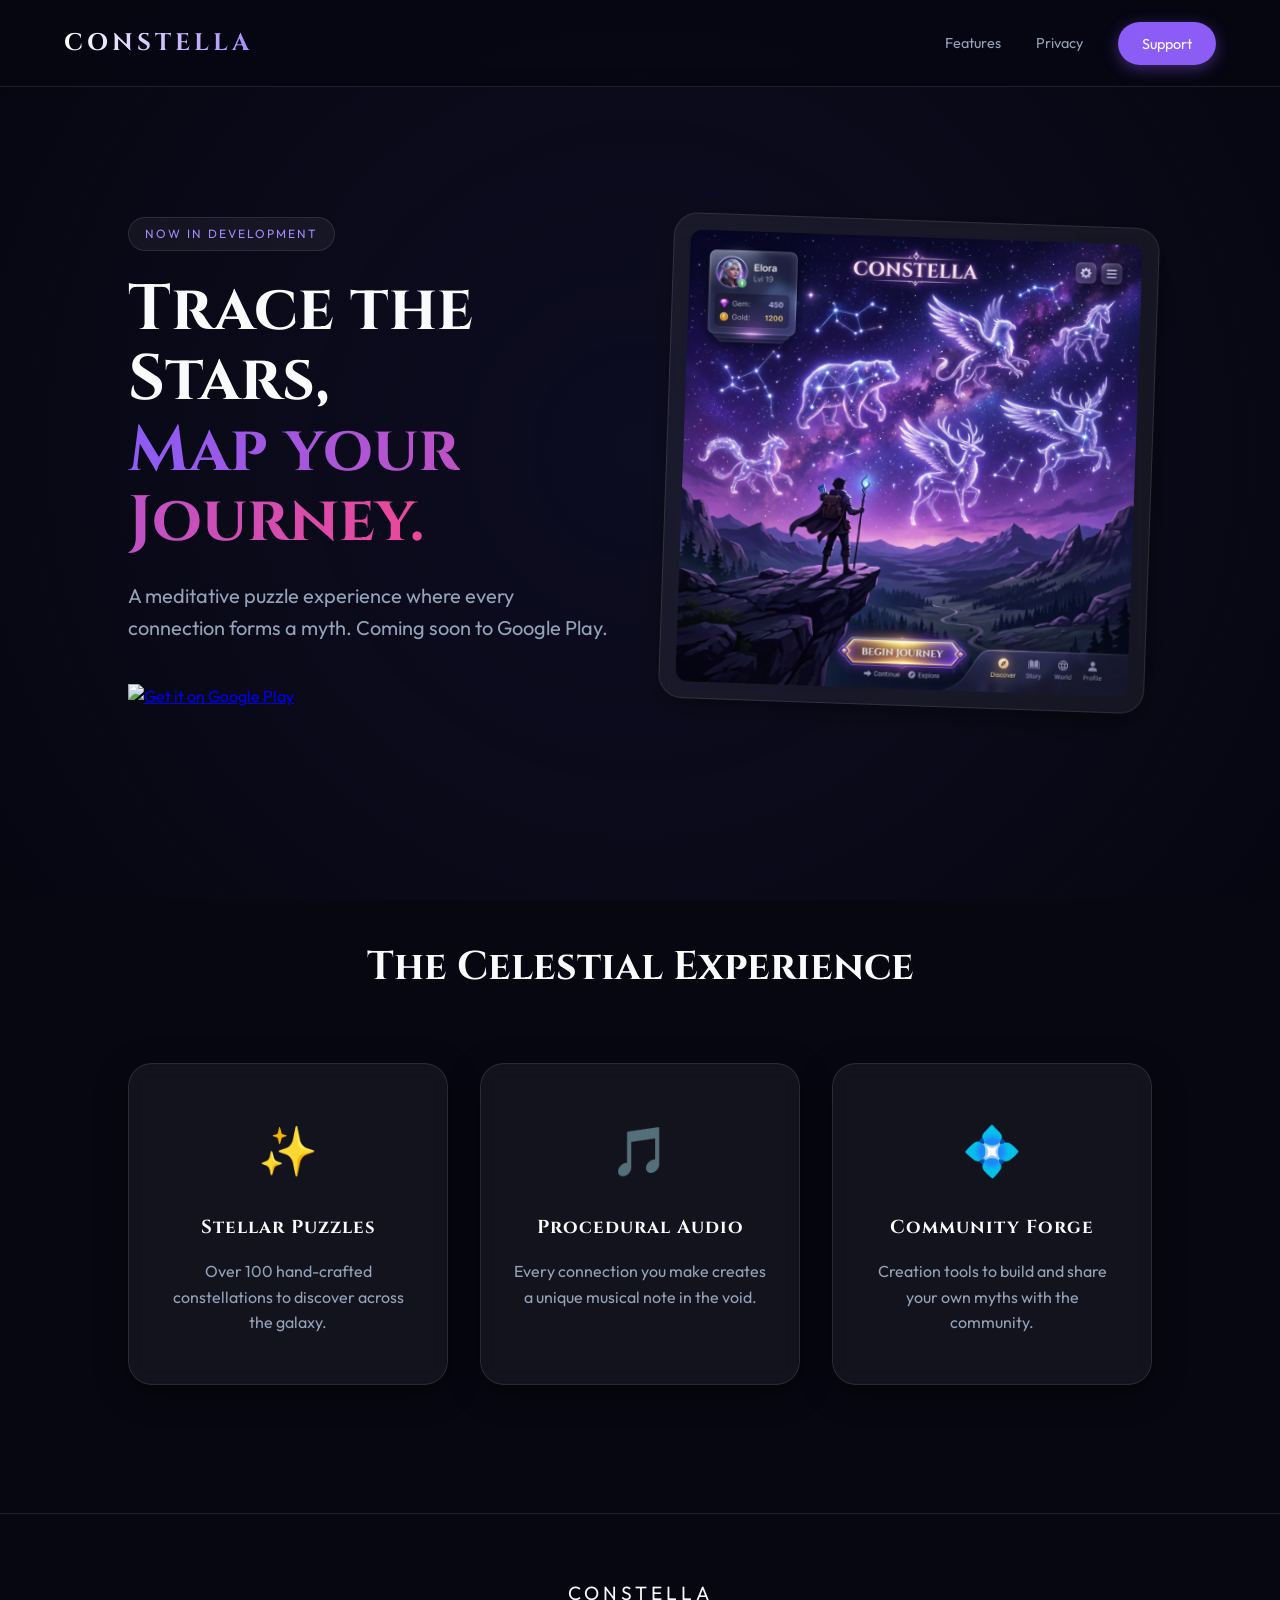
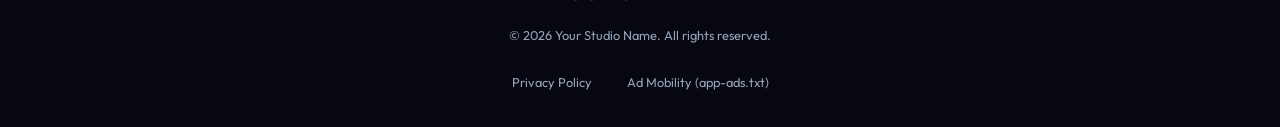
==== index.html @ dbfd56de "Initial website launch" ====
<!DOCTYPE html>
<html lang="en">
<head>
    <meta charset="UTF-8">
    <meta name="viewport" content="width=device-width, initial-scale=1.0">
    <title>Constella — Trace the Stars</title>
    <link rel="stylesheet" href="styles.css">
    <link rel="preconnect" href="https://fonts.googleapis.com">
    <link rel="preconnect" href="https://fonts.gstatic.com" crossorigin>
    <link href="https://fonts.googleapis.com/css2?family=Cinzel:wght@400;700&family=Outfit:wght@300;400;600&display=swap" rel="stylesheet">
</head>
<body>
    <div class="stars-bg"></div>
    <div class="noise-overlay"></div>

    <nav class="glass-nav">
        <div class="logo">CONSTELLA</div>
        <div class="nav-links">
            <a href="#features">Features</a>
            <a href="privacy.html">Privacy</a>
            <a href="mailto:support@yourdomain.com" class="btn-contact">Support</a>
        </div>
    </nav>

    <header class="hero">
        <div class="hero-content">
            <div class="badge">NOW IN DEVELOPMENT</div>
            <h1>Trace the Stars,<br><span class="highlight">Map your Journey.</span></h1>
            <p>A meditative puzzle experience where every connection forms a myth. Coming soon to Google Play.</p>
            <div class="hero-actions">
                <a href="#" class="play-store-btn">
                    <img src="https://upload.wikimedia.org/wikipedia/commons/7/78/Google_Play_Store_badge_EN.svg" alt="Get it on Google Play">
                </a>
            </div>
        </div>
        <div class="hero-image-wrap">
            <div class="glass-card hero-image">
                <img src="assets/hero.png" alt="Constella Game Scene">
            </div>
        </div>
    </header>

    <section id="features" class="features">
        <div class="section-header">
            <h2>The Celestial Experience</h2>
        </div>
        <div class="features-grid">
            <div class="glass-card feature">
                <div class="icon">✨</div>
                <h3>Stellar Puzzles</h3>
                <p>Over 100 hand-crafted constellations to discover across the galaxy.</p>
            </div>
            <div class="glass-card feature">
                <div class="icon">🎵</div>
                <h3>Procedural Audio</h3>
                <p>Every connection you make creates a unique musical note in the void.</p>
            </div>
            <div class="glass-card feature">
                <div class="icon">💠</div>
                <h3>Community Forge</h3>
                <p>Creation tools to build and share your own myths with the community.</p>
            </div>
        </div>
    </section>

    <footer>
        <div class="footer-content">
            <div class="footer-logo">CONSTELLA</div>
            <p>&copy; 2026 Your Studio Name. All rights reserved.</p>
            <div class="footer-links">
                <a href="privacy.html">Privacy Policy</a>
                <a href="app-ads.txt">Ad Mobility (app-ads.txt)</a>
            </div>
        </div>
    </footer>
</body>
</html>
---- styles.css ----
:root {
    --bg-dark: #070712;
    --accent: #8b5cf6;
    --accent-glow: rgba(139, 92, 246, 0.4);
    --glass: rgba(255, 255, 255, 0.05);
    --glass-border: rgba(255, 255, 255, 0.1);
    --text-main: #f8fafc;
    --text-muted: #94a3b8;
}

* {
    margin: 0;
    padding: 0;
    box-sizing: border-box;
}

body {
    background-color: var(--bg-dark);
    color: var(--text-main);
    font-family: 'Outfit', sans-serif;
    overflow-x: hidden;
    line-height: 1.6;
}

h1, h2, h3, .logo {
    font-family: 'Cinzel', serif;
}

/* Background Effects */
.stars-bg {
    position: fixed;
    top: 0; left: 0; width: 100%; height: 100%;
    background-image: 
        radial-gradient(circle at 50% 50%, rgba(20, 20, 50, 1), transparent),
        url("https://www.transparenttextures.com/patterns/stardust.png");
    z-index: -2;
    opacity: 0.5;
}

.noise-overlay {
    position: fixed;
    top: 0; left: 0; width: 100%; height: 100%;
    background: url('https://grainy-gradients.vercel.app/noise.svg');
    opacity: 0.05;
    pointer-events: none;
    z-index: -1;
}

/* Navigation */
.glass-nav {
    display: flex;
    justify-content: space-between;
    align-items: center;
    padding: 1.5rem 5%;
    position: sticky;
    top: 0;
    background: rgba(7, 7, 18, 0.8);
    backdrop-filter: blur(12px);
    z-index: 100;
    border-bottom: 1px solid var(--glass-border);
}

.logo {
    font-size: 1.5rem;
    font-weight: 700;
    letter-spacing: 4px;
    background: linear-gradient(to right, #fff, #a78bfa);
    -webkit-background-clip: text;
    -webkit-text-fill-color: transparent;
}

.nav-links a {
    color: var(--text-muted);
    text-decoration: none;
    margin-left: 2rem;
    font-size: 0.9rem;
    transition: 0.3s;
}

.nav-links a:hover {
    color: var(--text-main);
}

.btn-contact {
    padding: 0.8rem 1.5rem;
    background: var(--accent);
    color: white !important;
    border-radius: 50px;
    box-shadow: 0 4px 15px var(--accent-glow);
}

/* Hero Section */
.hero {
    display: flex;
    align-items: center;
    justify-content: space-between;
    padding: 6rem 10% 4rem;
    min-height: 80vh;
}

.hero-content {
    flex: 1;
    padding-right: 5%;
}

.badge {
    display: inline-block;
    padding: 0.4rem 1rem;
    background: var(--glass);
    border: 1px solid var(--glass-border);
    border-radius: 50px;
    font-size: 0.75rem;
    letter-spacing: 2px;
    margin-bottom: 1.5rem;
    color: #a78bfa;
}

.hero h1 {
    font-size: 4rem;
    line-height: 1.1;
    margin-bottom: 1.5rem;
}

.highlight {
    background: linear-gradient(90deg, #8b5cf6, #ec4899);
    -webkit-background-clip: text;
    -webkit-text-fill-color: transparent;
}

.hero p {
    font-size: 1.25rem;
    color: var(--text-muted);
    margin-bottom: 2.5rem;
    max-width: 500px;
}

.play-store-btn img {
    height: 50px;
}

.hero-image-wrap {
    flex: 1;
}

.hero-image {
    padding: 1rem;
    transform: rotate(2deg);
    transition: 0.5s cubic-bezier(0.175, 0.885, 0.32, 1.275);
}

.hero-image:hover {
    transform: rotate(0deg) scale(1.02);
}

.hero-image img {
    width: 100%;
    border-radius: 12px;
    display: block;
}

/* Glass Card Global */
.glass-card {
    background: var(--glass);
    backdrop-filter: blur(10px);
    border: 1px solid var(--glass-border);
    border-radius: 24px;
    box-shadow: 0 8px 32px rgba(0, 0, 0, 0.4);
}

/* Features */
.features {
    padding: 8rem 10%;
    text-align: center;
}

.section-header h2 {
    font-size: 2.5rem;
    margin-bottom: 4rem;
}

.features-grid {
    display: grid;
    grid-template-columns: repeat(auto-fit, minmax(280px, 1fr));
    gap: 2rem;
}

.feature {
    padding: 3rem 2rem;
    transition: 0.3s;
}

.feature:hover {
    background: rgba(255, 255, 255, 0.08);
    transform: translateY(-10px);
}

.feature .icon {
    font-size: 3rem;
    margin-bottom: 1.5rem;
    display: block;
}

.feature h3 {
    margin-bottom: 1rem;
    letter-spacing: 1px;
}

.feature p {
    color: var(--text-muted);
}

/* Footer */
footer {
    padding: 4rem 10% 2rem;
    border-top: 1px solid var(--glass-border);
}

.footer-content {
    text-align: center;
}

.footer-logo {
    font-size: 1.2rem;
    letter-spacing: 4px;
    margin-bottom: 1rem;
}

footer p {
    font-size: 0.8rem;
    color: var(--text-muted);
    margin-bottom: 1.5rem;
}

.footer-links a {
    color: var(--text-muted);
    text-decoration: none;
    margin: 0 1rem;
    font-size: 0.8rem;
}

.footer-links a:hover {
    color: #fff;
}

/* Responsive */
@media (max-width: 992px) {
    .hero {
        flex-direction: column;
        padding-top: 4rem;
        text-align: center;
    }
    .hero-content {
        padding-right: 0;
        margin-bottom: 4rem;
    }
    .hero h1 {
        font-size: 3rem;
    }
    .hero p {
        margin: 0 auto 2.5rem;
    }
}
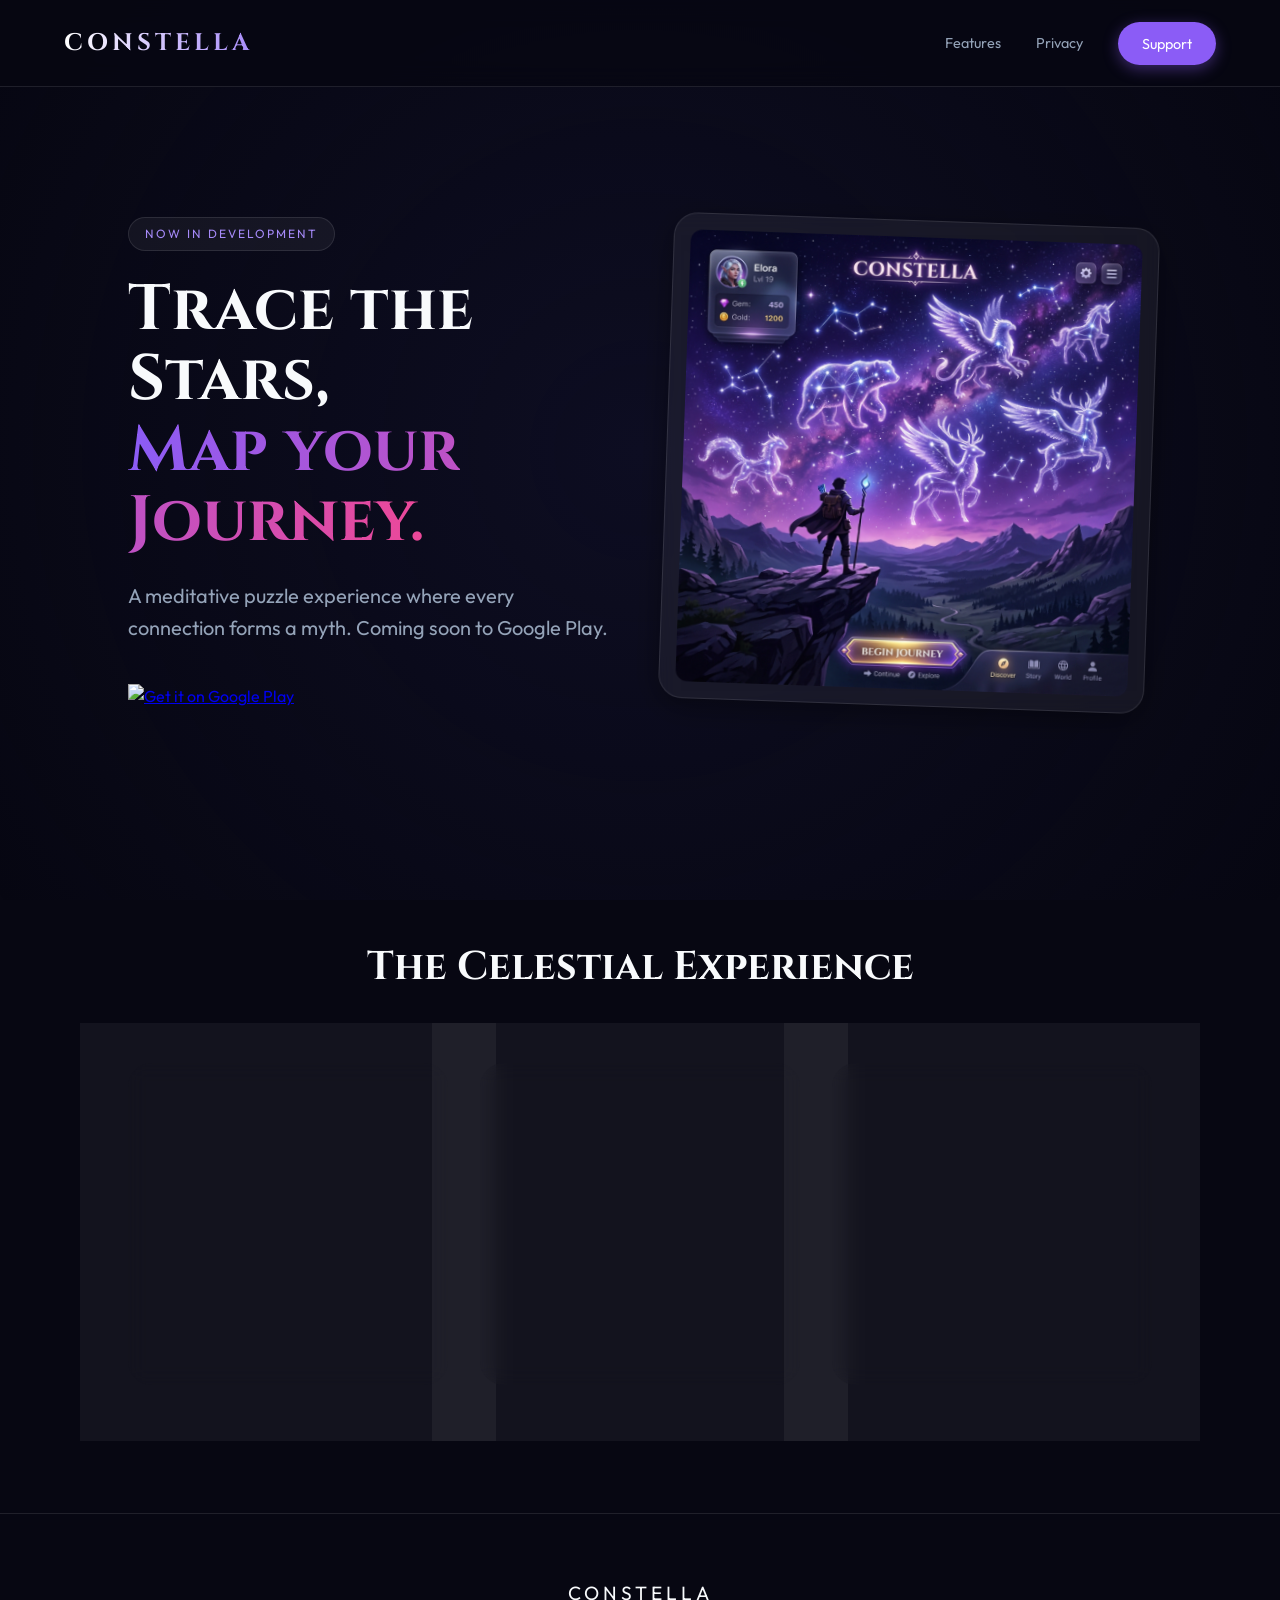
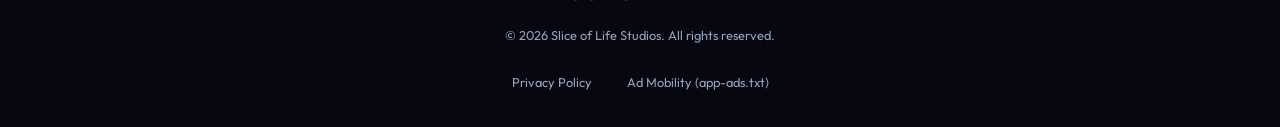
==== commit ba32be16: "Update studio name to Slice of Life Studios" ====
--- a/index.html
+++ b/index.html
@@ -66,7 +66,7 @@
     <footer>
         <div class="footer-content">
             <div class="footer-logo">CONSTELLA</div>
-            <p>&copy; 2026 Your Studio Name. All rights reserved.</p>
+            <p>&copy; 2026 Slice of Life Studios. All rights reserved.</p>
             <div class="footer-links">
                 <a href="privacy.html">Privacy Policy</a>
                 <a href="app-ads.txt">Ad Mobility (app-ads.txt)</a>
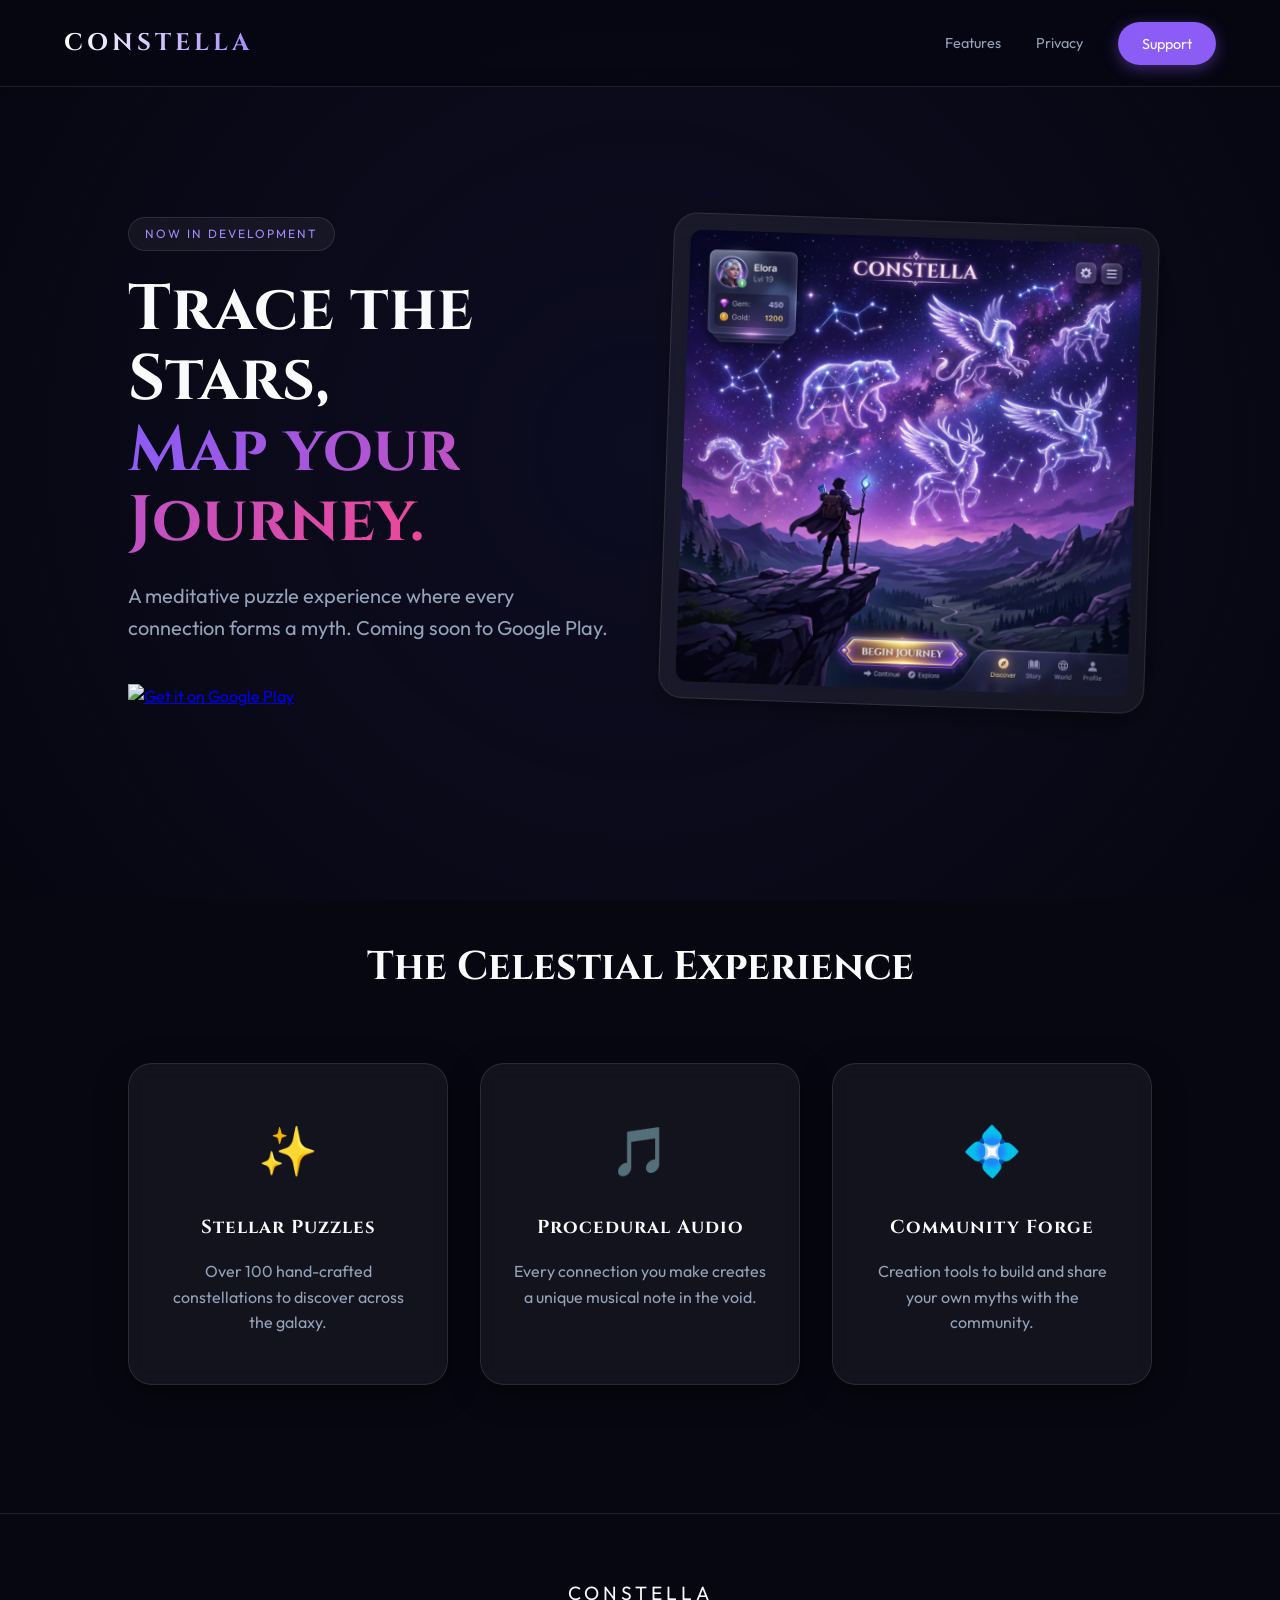
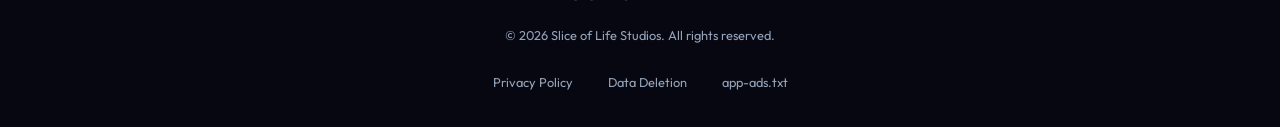
==== commit fef8b9c6: "Add data deletion page and links for Google Play compliance" ====
--- a/index.html
+++ b/index.html
@@ -18,7 +18,7 @@
         <div class="nav-links">
             <a href="#features">Features</a>
             <a href="privacy.html">Privacy</a>
-            <a href="mailto:support@yourdomain.com" class="btn-contact">Support</a>
+            <a href="mailto:suhasdgd@gmail.com" class="btn-contact">Support</a>
         </div>
     </nav>
 
@@ -69,7 +69,8 @@
             <p>&copy; 2026 Slice of Life Studios. All rights reserved.</p>
             <div class="footer-links">
                 <a href="privacy.html">Privacy Policy</a>
-                <a href="app-ads.txt">Ad Mobility (app-ads.txt)</a>
+                <a href="delete-account.html">Data Deletion</a>
+                <a href="app-ads.txt">app-ads.txt</a>
             </div>
         </div>
     </footer>
